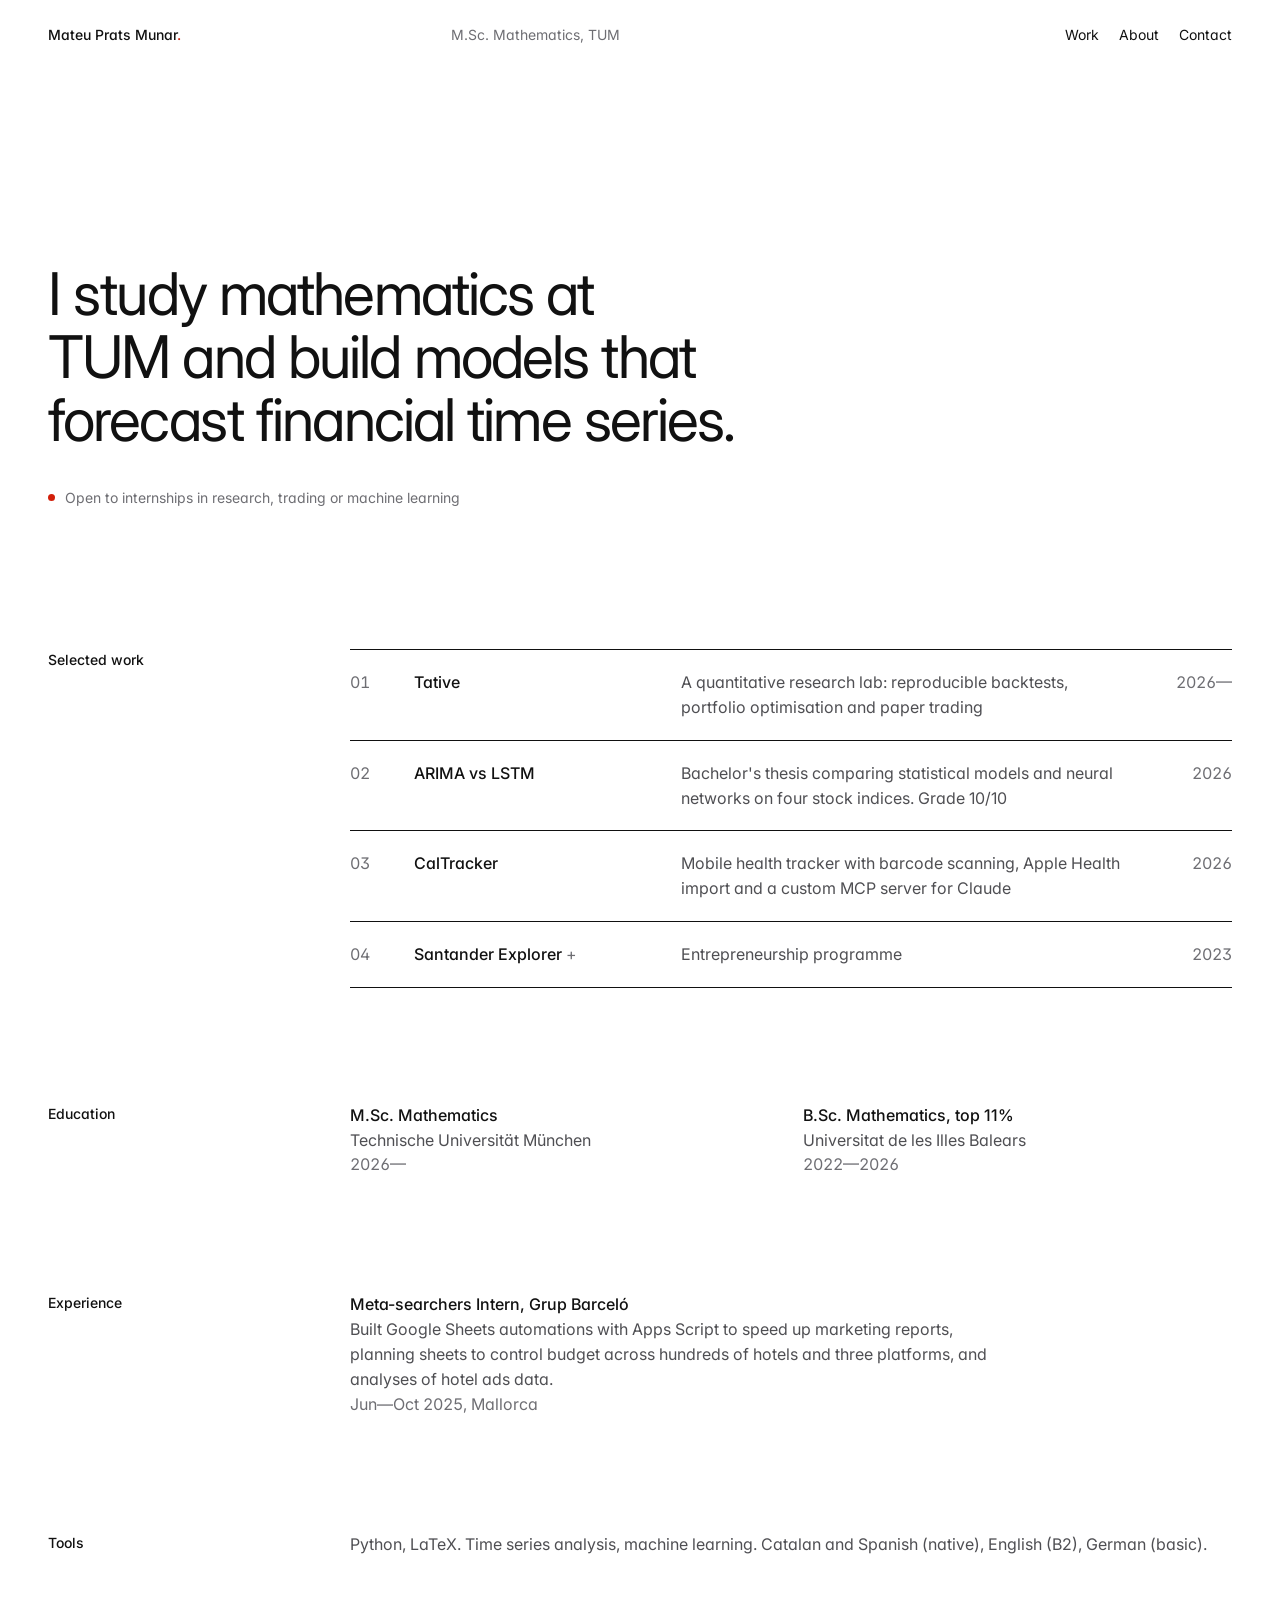
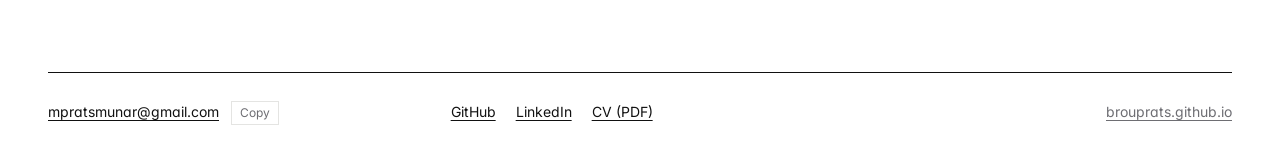
==== academic/index.html @ 05713690 "Rebuild site: entrance page, academic portfolio and PPL placeholder - index.html: black entrance wit" ====
<!doctype html>
<html lang="en">
<head>
<meta charset="utf-8">
<meta name="viewport" content="width=device-width, initial-scale=1, viewport-fit=cover">
<title>Mateu Prats Munar · Academic</title>
<meta name="description" content="Mateu Prats Munar, M.Sc. Mathematics student at TUM. Time series, machine learning and quantitative finance.">
<link rel="preconnect" href="https://fonts.googleapis.com">
<link rel="preconnect" href="https://fonts.gstatic.com" crossorigin>
<link rel="stylesheet" href="https://fonts.googleapis.com/css2?family=Inter:wght@400;500&display=swap">
<link rel="stylesheet" href="assets/style.css">
</head>
<body>
<div class="wrap">
  <header class="site">
    <a class="name" href="index.html">Mateu Prats Munar<span class="dot">.</span></a>
    <span class="role">M.Sc. Mathematics, TUM</span>
    <nav aria-label="Sections">
      <a href="#work">Work</a>
      <a href="#about">About</a>
      <a href="#contact">Contact</a>
    </nav>
  </header>

  <main>
    <section class="intro grid">
      <h1>I study mathematics at TUM and build models that forecast financial time series.</h1>
      <p class="status">Open to internships in research, trading or machine learning</p>
    </section>

    <section id="work" class="block grid">
      <h2>Selected work</h2>
      <div class="body">
        <ol class="work">
          <li>
            <a class="work-row" href="tative.html" data-preview="tative">
              <span class="n num">01</span>
              <span><span class="t" style="view-transition-name: t-tative">Tative</span></span>
              <span class="d">A quantitative research lab: reproducible backtests, portfolio optimisation and paper trading</span>
              <span class="y num">2026—</span>
            </a>
          </li>
          <li>
            <a class="work-row" href="thesis.html" data-preview="thesis">
              <span class="n num">02</span>
              <span><span class="t" style="view-transition-name: t-thesis">ARIMA vs LSTM</span></span>
              <span class="d">Bachelor's thesis comparing statistical models and neural networks on four stock indices. Grade 10/10</span>
              <span class="y num">2026</span>
            </a>
          </li>
          <li>
            <a class="work-row" href="caltracker.html" data-preview="cal">
              <span class="n num">03</span>
              <span><span class="t" style="view-transition-name: t-cal">CalTracker</span></span>
              <span class="d">Mobile health tracker with barcode scanning, Apple Health import and a custom MCP server for Claude</span>
              <span class="y num">2026</span>
            </a>
          </li>
          <li>
            <details class="work-row">
              <summary>
                <span class="n num">04</span>
                <span><span class="t">Santander Explorer</span></span>
                <span class="d">Entrepreneurship programme</span>
                <span class="y num">2023</span>
              </summary>
              <p class="more">A training programme focused on business development. I designed a concept mobile app for finding local music spots, and the project received an external offer to build the application.</p>
            </details>
          </li>
        </ol>
      </div>
    </section>

    <section id="about" class="block grid rv">
      <h2>Education</h2>
      <div class="body cols">
        <div class="item"><div class="t">M.Sc. Mathematics</div><div class="s">Technische Universität München</div><div class="y num">2026—</div></div>
        <div class="item"><div class="t">B.Sc. Mathematics, top 11%</div><div class="s">Universitat de les Illes Balears</div><div class="y num">2022—2026</div></div>
      </div>
    </section>

    <section class="block grid rv">
      <h2>Experience</h2>
      <div class="body">
        <div class="item" style="max-width: 640px;">
          <div class="t">Meta-searchers Intern, Grup Barceló</div>
          <div class="s">Built Google Sheets automations with Apps Script to speed up marketing reports, planning sheets to control budget across hundreds of hotels and three platforms, and analyses of hotel ads data.</div>
          <div class="y num">Jun—Oct 2025, Mallorca</div>
        </div>
      </div>
    </section>

    <section class="block grid rv">
      <h2>Tools</h2>
      <div class="body item"><div class="s">Python, LaTeX. Time series analysis, machine learning. Catalan and Spanish (native), English (B2), German (basic).</div></div>
    </section>
  </main>

  <footer id="contact" class="contact grid">
    <span class="mail"><a href="mailto:mpratsmunar@gmail.com">mpratsmunar@gmail.com</a><button class="copy" type="button" data-copy="mpratsmunar@gmail.com">Copy</button></span>
    <span class="links"><a href="https://github.com/brouprats">GitHub</a><a href="https://www.linkedin.com/in/mateu-prats-munar-112683235/">LinkedIn</a><a href="../cv/Mateu_Prats_Munar_CV.pdf" download>CV (PDF)</a></span>
    <span class="right"><a href="../">brouprats.github.io</a></span>
  </footer>
</div>

<div class="preview" aria-hidden="true">
  <img data-pv="tative" src="assets/img/tative-lab.webp" alt="">
  <div data-pv="thesis" class="pv-bars"><span style="width: 39%"></span><span style="width: 42%"></span><span class="r" style="width: 97%"></span><span style="width: 51%"></span><span style="width: 55%"></span><span class="r" style="width: 100%"></span></div>
  <img data-pv="cal" src="assets/img/cal-calendar.webp" alt="" style="object-position: 50% 0;">
</div>

<script src="assets/site.js"></script>
</body>
</html>
---- academic/assets/style.css ----
/* Swiss minimal: one face, a 12-column grid, hairline rules, one red accent. */
:root {
  --bg: #ffffff;
  --fg: #111111;
  --fg-2: #4f4f53;
  --muted: #6e6e73;
  --line: #111111;
  --hair: #e4e4e2;
  --surface: #f4f4f2;
  --accent: #d21f0a;
  --ff: 'Inter', 'Helvetica Neue', Arial, sans-serif;
  --gut: max(16px, env(safe-area-inset-left, 0px));
  --gut-r: max(16px, env(safe-area-inset-right, 0px));
  --ease: cubic-bezier(.2, .7, .1, 1);
}
@media (prefers-color-scheme: dark) {
  :root:not([data-theme="light"]) {
    --bg: #0f0f0f; --fg: #f1f1ef; --fg-2: #b6b6b2; --muted: #8e8e8a; --line: #f1f1ef;
    --hair: #2a2a29; --surface: #181818; --accent: #ff4b33; color-scheme: dark;
  }
}
:root[data-theme="dark"] {
  --bg: #0f0f0f; --fg: #f1f1ef; --fg-2: #b6b6b2; --muted: #8e8e8a; --line: #f1f1ef;
  --hair: #2a2a29; --surface: #181818; --accent: #ff4b33; color-scheme: dark;
}

@view-transition { navigation: auto; }

* { box-sizing: border-box; }
html { -webkit-text-size-adjust: 100%; }
body {
  margin: 0; background: var(--bg); color: var(--fg);
  font-family: var(--ff); font-size: 16px; line-height: 1.55;
  -webkit-font-smoothing: antialiased; font-feature-settings: 'ss01', 'cv11';
}
a { color: inherit; text-underline-offset: 3px; text-decoration-thickness: 1px; }
a:hover { color: var(--accent); }
:focus-visible { outline: 2px solid var(--accent); outline-offset: 3px; }
img, video { max-width: 100%; display: block; }
h1, h2, h3 { text-wrap: balance; margin: 0; font-weight: 500; }
p { margin: 0; }

.wrap { padding-left: var(--gut); padding-right: var(--gut-r); }
@media (min-width: 900px) { .wrap { padding-left: max(48px, env(safe-area-inset-left, 0px)); padding-right: max(48px, env(safe-area-inset-right, 0px)); } }

.grid { display: grid; grid-template-columns: repeat(12, minmax(0, 1fr)); column-gap: 24px; }
.dot { color: var(--accent); }
.muted { color: var(--muted); }
.num { font-variant-numeric: tabular-nums; }

/* header */
.site {
  display: grid; grid-template-columns: repeat(12, minmax(0, 1fr)); column-gap: 24px;
  padding-block: 24px; font-size: 14px; align-items: baseline;
}
.site .name { grid-column: span 4; font-weight: 500; text-decoration: none; view-transition-name: site-name; }
.site .role { grid-column: span 4; color: var(--muted); }
.site nav { grid-column: span 4; display: flex; gap: 20px; justify-content: flex-end; flex-wrap: wrap; }
.site nav a { text-decoration: none; }
@media (max-width: 700px) {
  .site .name { grid-column: span 7; } .site .role { display: none; } .site nav { grid-column: span 5; gap: 14px; }
}

/* home */
.intro { padding-block: clamp(88px, 15vw, 220px) clamp(72px, 11vw, 160px); }
.intro h1 { grid-column: 1 / span 9; font-weight: 400; font-size: clamp(34px, 4.6vw, 68px); line-height: 1.07; letter-spacing: -0.032em; }
.intro .status { grid-column: 1 / span 6; margin-top: 36px; color: var(--muted); font-size: 14px; display: flex; align-items: center; gap: 10px; }
.intro .status::before { content: ''; width: 7px; height: 7px; border-radius: 50%; background: var(--accent); }
@media (max-width: 700px) { .intro h1, .intro .status { grid-column: 1 / -1; } }

.block { padding-bottom: clamp(72px, 9vw, 128px); row-gap: 40px; }
.block > h2 { grid-column: span 3; font-size: 14px; }
.block > .body { grid-column: span 9; min-width: 0; }
@media (max-width: 700px) { .block > h2, .block > .body { grid-column: 1 / -1; } .block { row-gap: 16px; } }

.work { list-style: none; margin: 0; padding: 0; border-bottom: 1px solid var(--line); }
.work-row {
  display: grid; grid-template-columns: 40px minmax(0, 1.1fr) minmax(0, 2fr) 84px; gap: 24px; align-items: baseline;
  padding-block: 20px; border-top: 1px solid var(--line); text-decoration: none; position: relative;
}
.work-row .t { font-weight: 500; transition: transform .45s var(--ease); display: inline-block; }
.work-row .d { color: var(--fg-2); }
.work-row .y { text-align: right; color: var(--muted); }
.work-row .n { color: var(--muted); }
a.work-row:hover { color: var(--fg); }
a.work-row:hover .t { transform: translateX(10px); color: var(--accent); }
a.work-row::after {
  content: ''; position: absolute; left: 0; bottom: -1px; height: 1px; width: 0; background: var(--accent);
  transition: width .6s var(--ease);
}
a.work-row:hover::after { width: 100%; }
@media (max-width: 700px) {
  .work-row { grid-template-columns: 32px minmax(0, 1fr) auto; row-gap: 4px; }
  .work-row .d { grid-column: 2 / -1; font-size: 14px; }
}
details.work-row { display: block; padding: 0; }
details.work-row summary {
  display: grid; grid-template-columns: 40px minmax(0, 1.1fr) minmax(0, 2fr) 84px; gap: 24px; align-items: baseline;
  padding-block: 20px; cursor: pointer; list-style: none;
}
details.work-row summary::-webkit-details-marker { display: none; }
details.work-row summary .t::after { content: ' +'; color: var(--muted); font-weight: 400; }
details.work-row[open] summary .t::after { content: ' −'; }
details.work-row .more { padding: 0 0 22px 64px; max-width: 760px; color: var(--fg-2); }
@media (max-width: 700px) {
  details.work-row summary { grid-template-columns: 32px minmax(0, 1fr) auto; row-gap: 4px; }
  details.work-row .more { padding-left: 56px; }
}

.preview {
  position: fixed; left: 0; top: 0; width: 320px; aspect-ratio: 16 / 10; pointer-events: none; z-index: 30;
  opacity: 0; transform: translate3d(-50%, -50%, 0) scale(.92); transition: opacity .25s ease, transform .35s var(--ease);
  overflow: hidden; background: var(--surface); box-shadow: 0 18px 50px rgba(0,0,0,.18);
}
.preview.on { opacity: 1; }
.preview > * { position: absolute; inset: 0; width: 100%; height: 100%; object-fit: cover; opacity: 0; transition: opacity .25s ease; }
.preview > .on { opacity: 1; }
.preview .pv-bars { display: flex; flex-direction: column; justify-content: center; gap: 10px; padding: 26px; background: var(--surface); }
.pv-bars span { display: block; height: 10px; background: var(--fg); }
.pv-bars span.r { background: var(--accent); }

.cols { display: grid; grid-template-columns: repeat(auto-fit, minmax(220px, 1fr)); gap: 24px; }
.item .t { font-weight: 500; }
.item .s { color: var(--fg-2); }
.item .y { color: var(--muted); }

.contact { border-top: 1px solid var(--line); padding-block: 28px 40px; row-gap: 16px; font-size: 14px; }
.contact > * { grid-column: span 4; min-width: 0; }
.contact .links { display: flex; gap: 20px; flex-wrap: wrap; }
.contact .right { text-align: right; color: var(--muted); }
@media (max-width: 700px) { .contact > * { grid-column: 1 / -1; } .contact .right { text-align: left; } }
.mail { display: inline-flex; gap: 12px; align-items: baseline; flex-wrap: wrap; }
.copy {
  font: inherit; font-size: 12px; color: var(--muted); background: none; border: 1px solid var(--hair);
  padding: 2px 8px; cursor: pointer;
}
.copy:hover { color: var(--fg); border-color: var(--fg); }

/* project page */
.p-head { padding-block: clamp(56px, 9vw, 128px) 32px; row-gap: 20px; align-items: end; }
.p-num { grid-column: span 1; color: var(--muted); font-size: 14px; padding-bottom: .5em; }
.p-title { grid-column: span 11; font-size: clamp(48px, 9vw, 136px); line-height: .92; letter-spacing: -0.045em; font-weight: 500; }
.p-meta {
  grid-column: 1 / -1; display: grid; grid-template-columns: repeat(4, minmax(0, 1fr)); gap: 24px; margin: 28px 0 0;
  border-top: 1px solid var(--line); padding-top: 16px; font-size: 14px;
}
.p-meta dt { color: var(--muted); }
.p-meta dd { margin: 2px 0 0; }
@media (max-width: 700px) { .p-num { grid-column: 1 / -1; padding: 0; } .p-title { grid-column: 1 / -1; } .p-meta { grid-template-columns: 1fr 1fr; } }

.statement { padding-block: clamp(48px, 7vw, 96px); }
.statement p { grid-column: 4 / span 8; font-size: clamp(24px, 2.6vw, 38px); line-height: 1.22; letter-spacing: -0.02em; }
@media (max-width: 900px) { .statement p { grid-column: 1 / -1; } }

.hero { margin: 0; overflow: hidden; background: var(--surface); }
.hero img, .hero video { width: 100%; height: auto; }
.reveal-clip { animation: clipup 1.1s var(--ease) .15s both; }
@keyframes clipup { from { clip-path: inset(100% 0 0 0); } to { clip-path: inset(0 0 0 0); } }
.hero.reveal-clip img { animation: settle 1.6s var(--ease) .15s both; }
@keyframes settle { from { transform: scale(1.08); } to { transform: scale(1); } }

.sec { padding-block: clamp(64px, 8vw, 112px) 0; row-gap: 24px; }
.sec > h2 { grid-column: span 3; font-size: 14px; }
.sec > .body { grid-column: span 9; min-width: 0; display: flex; flex-direction: column; gap: 28px; }
.sec .lead { font-size: clamp(19px, 1.6vw, 22px); line-height: 1.45; max-width: 46em; }
.sec .txt { color: var(--fg-2); max-width: 42em; }
@media (max-width: 700px) { .sec > h2, .sec > .body { grid-column: 1 / -1; } }

.facts { display: grid; grid-template-columns: repeat(4, minmax(0, 1fr)); border-top: 1px solid var(--line); }
.facts div { padding: 16px 16px 0 0; }
.facts b { display: block; font-weight: 400; font-size: clamp(28px, 3.4vw, 48px); letter-spacing: -0.035em; line-height: 1.05; font-variant-numeric: tabular-nums; }
.facts span { font-size: 13px; color: var(--muted); }
@media (max-width: 700px) { .facts { grid-template-columns: 1fr 1fr; row-gap: 20px; } }

.flow { list-style: none; margin: 0; padding: 0; display: flex; flex-wrap: wrap; gap: 8px 0; font-size: 14px; counter-reset: f; }
.flow li { display: flex; align-items: center; }
.flow li span { border: 1px solid var(--line); padding: 6px 10px; }
.flow li:not(:last-child)::after { content: '→'; color: var(--muted); padding: 0 10px; }
.flow li.k span { background: var(--fg); color: var(--bg); }

.pairs { display: grid; grid-template-columns: repeat(2, minmax(0, 1fr)); gap: 28px 32px; }
.pairs h3 { font-size: 16px; margin-bottom: 6px; }
.pairs p { color: var(--fg-2); font-size: 15px; }
@media (max-width: 700px) { .pairs { grid-template-columns: 1fr; } }

/* charts */
.chart { margin: 0; display: flex; flex-direction: column; gap: 12px; }
.chart-head { display: flex; justify-content: space-between; gap: 16px; flex-wrap: wrap; font-size: 14px; }
.chart-head .legend { display: flex; gap: 18px; color: var(--fg-2); }
.chart-head .legend i { display: inline-block; width: 18px; height: 0; border-top: 2px solid var(--fg); vertical-align: middle; margin-right: 6px; }
.chart-head .legend i.b { border-color: var(--muted); border-top-width: 1px; }
.chart-box { position: relative; width: 100%; aspect-ratio: 1000 / 420; max-width: 100%; }
.chart-box svg { position: absolute; inset: 0; width: 100%; height: 100%; overflow: visible; }
.chart-box .axis { fill: var(--muted); font-size: 12px; font-family: var(--ff); }
.chart-box .grid-l { stroke: var(--hair); stroke-width: 1; }
.chart-box .ls { fill: none; stroke: var(--fg); stroke-width: 1.6; stroke-linejoin: round; }
.chart-box .lb { fill: none; stroke: var(--muted); stroke-width: 1; stroke-linejoin: round; }
.chart-box .dd { fill: var(--hair); stroke: none; }
.chart-box .dds { fill: none; stroke: var(--fg); stroke-width: 1; }
.chart-box .xh { stroke: var(--accent); stroke-width: 1; }
.chart-box .xd { fill: var(--accent); }
.chart-box .draw .ls, .chart-box .draw .lb { stroke-dasharray: var(--len) var(--len); stroke-dashoffset: var(--len); }
.chart-box .drawn .ls, .chart-box .drawn .lb { transition: stroke-dashoffset 1.8s var(--ease); stroke-dashoffset: 0; }
.chart-box .band { fill: var(--accent); opacity: .12; stroke: none; }
.chart-box .fl { fill: none; stroke-linejoin: round; }
.chart-box .fl.actual { stroke: var(--fg); stroke-width: 2.2; }
.chart-box .fl.arima { stroke: var(--accent); stroke-width: 1.6; }
.chart-box .fl.lstm_uni_1 { stroke: var(--muted); stroke-width: 1.2; stroke-dasharray: 2 4; }
.chart-box .fl.lstm_uni_3 { stroke: var(--muted); stroke-width: 1.2; stroke-dasharray: 7 5; }
.chart-box .fl.lstm_uni_6 { stroke: var(--muted); stroke-width: 1.2; }
.toggles { display: flex; flex-wrap: wrap; gap: 8px; }
.toggles button {
  font: inherit; font-size: 13px; color: var(--fg); background: none; border: 1px solid var(--hair); padding: 6px 10px; min-height: 36px;
  display: inline-flex; align-items: center; gap: 8px; cursor: pointer;
}
.toggles button[aria-pressed="false"] { color: var(--muted); text-decoration: line-through; }
.toggles button:hover { border-color: var(--fg); }
.toggles i { display: inline-block; width: 18px; height: 0; border-top: 2px solid var(--fg); }
.toggles i.a { border-color: var(--accent); }
.toggles i.l1 { border-top: 2px dotted var(--muted); }
.toggles i.l3 { border-top: 2px dashed var(--muted); }
.toggles i.l6 { border-top: 1px solid var(--muted); }
.tip {
  position: absolute; top: 0; pointer-events: none; font-size: 12px; background: var(--bg); border: 1px solid var(--line);
  padding: 6px 8px; white-space: nowrap; font-variant-numeric: tabular-nums; opacity: 0; transition: opacity .15s;
}
.tip.on { opacity: 1; }
.chart figcaption { font-size: 13px; color: var(--muted); max-width: 60em; }

.tbl-wrap { overflow-x: auto; }
table.m { border-collapse: collapse; width: 100%; font-size: 14px; font-variant-numeric: tabular-nums; min-width: 520px; }
table.m th, table.m td { text-align: right; padding: 9px 0 9px 16px; border-bottom: 1px solid var(--hair); font-weight: 400; }
table.m th:first-child, table.m td:first-child { text-align: left; padding-left: 0; }
table.m thead th { color: var(--muted); border-bottom: 1px solid var(--line); }
table.m tr.hl td { font-weight: 500; }
table.m td.best { color: var(--accent); }

.bars { display: flex; flex-direction: column; gap: 22px; }
.bars .grp { display: grid; grid-template-columns: 150px minmax(0, 1fr); gap: 16px; align-items: start; }
.bars .grp > span { font-size: 14px; padding-top: 2px; }
.bars .rows { display: flex; flex-direction: column; gap: 5px; }
.bars .r { display: grid; grid-template-columns: minmax(0, 1fr) 56px; gap: 10px; align-items: center; font-size: 13px; font-variant-numeric: tabular-nums; }
.bars .r i { display: block; height: 12px; width: var(--w); background: var(--fg); transform-origin: left; }
.bars .r.x i { background: var(--muted); }
.bars .r.l i { background: var(--accent); }
.bars .scale { display: grid; grid-template-columns: 150px minmax(0, 1fr); gap: 16px; font-size: 12px; color: var(--muted); }
.bars .scale div { display: flex; justify-content: space-between; margin-right: 66px; border-top: 1px solid var(--line); padding-top: 6px; }
@media (max-width: 700px) { .bars .grp, .bars .scale { grid-template-columns: 1fr; gap: 6px; } .bars .scale > span { display: none; } }
.bars-anim .r i { transform: scaleX(0); }
.bars-anim.in .r i { transform: scaleX(1); transition: transform 1s var(--ease); }

.eq { overflow-x: auto; padding: 18px 0; border-top: 1px solid var(--hair); border-bottom: 1px solid var(--hair); }
.eq math { font-size: 1.25em; }
.eq .cap { font-size: 13px; color: var(--muted); margin-top: 8px; }

.gallery { display: grid; grid-template-columns: repeat(3, minmax(0, 1fr)); gap: 16px; }
.gallery figure { margin: 0; display: flex; flex-direction: column; gap: 8px; }
.gallery img { width: 100%; height: auto; background: var(--surface); }
.gallery figcaption { font-size: 13px; color: var(--muted); }
@media (max-width: 700px) { .gallery { grid-template-columns: 1fr; } }
.gallery.phones { grid-template-columns: repeat(4, minmax(0, 1fr)); }
@media (max-width: 900px) { .gallery.phones { grid-template-columns: repeat(2, minmax(0, 1fr)); } }

.phone-hero { display: grid; grid-template-columns: minmax(0, 5fr) minmax(0, 7fr); gap: 40px; align-items: center; background: var(--surface); padding: clamp(24px, 4vw, 56px); }
.phone-hero video { width: 100%; max-width: 320px; aspect-ratio: 390 / 844; height: auto; object-fit: cover; margin: 0 auto; border-radius: 28px; border: 6px solid var(--fg); background: #000; }
.phone-hero .side { display: flex; flex-direction: column; gap: 18px; }
.phone-hero .side p { font-size: clamp(19px, 1.6vw, 22px); line-height: 1.4; }
@media (max-width: 760px) { .phone-hero { grid-template-columns: 1fr; } }
.btn {
  display: inline-flex; align-items: center; gap: 10px; align-self: flex-start; min-height: 44px; padding: 0 18px;
  background: var(--fg); color: var(--bg); text-decoration: none; font-size: 15px; font-weight: 500;
}
.btn:hover { background: var(--accent); color: #fff; }

.chat { display: flex; flex-direction: column; gap: 10px; font-size: 15px; max-width: 46em; }
.chat .u, .chat .a { padding: 12px 14px; }
.chat .u { background: var(--surface); align-self: flex-end; max-width: 80%; }
.chat .a { border-left: 1px solid var(--line); }
.chat .tool { font-size: 13px; color: var(--muted); padding-left: 15px; font-variant-numeric: tabular-nums; }
.chat .tool code { color: var(--fg); }
.chat ul { margin: 6px 0 0; padding-left: 18px; }
.note { font-size: 13px; color: var(--muted); }

.pending {
  border: 1px dashed var(--muted); padding: 28px; color: var(--muted); font-size: 14px; display: flex; flex-direction: column; gap: 6px;
}

.next {
  display: block; text-decoration: none; margin-top: clamp(96px, 12vw, 180px); border-top: 1px solid var(--line);
  padding-block: 20px clamp(48px, 7vw, 96px);
}
.next .k { font-size: 14px; color: var(--muted); display: flex; justify-content: space-between; }
.next .t { display: block; font-size: clamp(44px, 8vw, 120px); line-height: .95; letter-spacing: -0.045em; font-weight: 500; margin-top: 18px; transition: transform .6s var(--ease), color .3s; }
.next:hover { color: var(--fg); }
.next:hover .t { transform: translateX(24px); color: var(--accent); }

footer.foot { border-top: 1px solid var(--line); padding-block: 22px 36px; display: flex; justify-content: space-between; gap: 16px; flex-wrap: wrap; font-size: 14px; color: var(--muted); }

/* reveal on scroll (only for elements that start below the fold) */
.rv-pending { opacity: 0; transform: translateY(18px); }
.rv-in { opacity: 1; transform: none; transition: opacity .8s var(--ease), transform .8s var(--ease); }

/* page transitions */
::view-transition-old(root) { animation: vt-out .35s var(--ease) both; }
::view-transition-new(root) { animation: vt-in .55s var(--ease) .1s both; }
::view-transition-group(*) { animation-duration: .7s; animation-timing-function: var(--ease); }
@keyframes vt-out { to { opacity: 0; transform: translateY(-12px); } }
@keyframes vt-in { from { opacity: 0; transform: translateY(16px); } }

@media (prefers-reduced-motion: reduce) {
  *, *::before, *::after { animation: none !important; transition: none !important; }
  .rv-pending { opacity: 1; transform: none; }
  ::view-transition-group(*), ::view-transition-old(*), ::view-transition-new(*) { animation: none !important; }
}
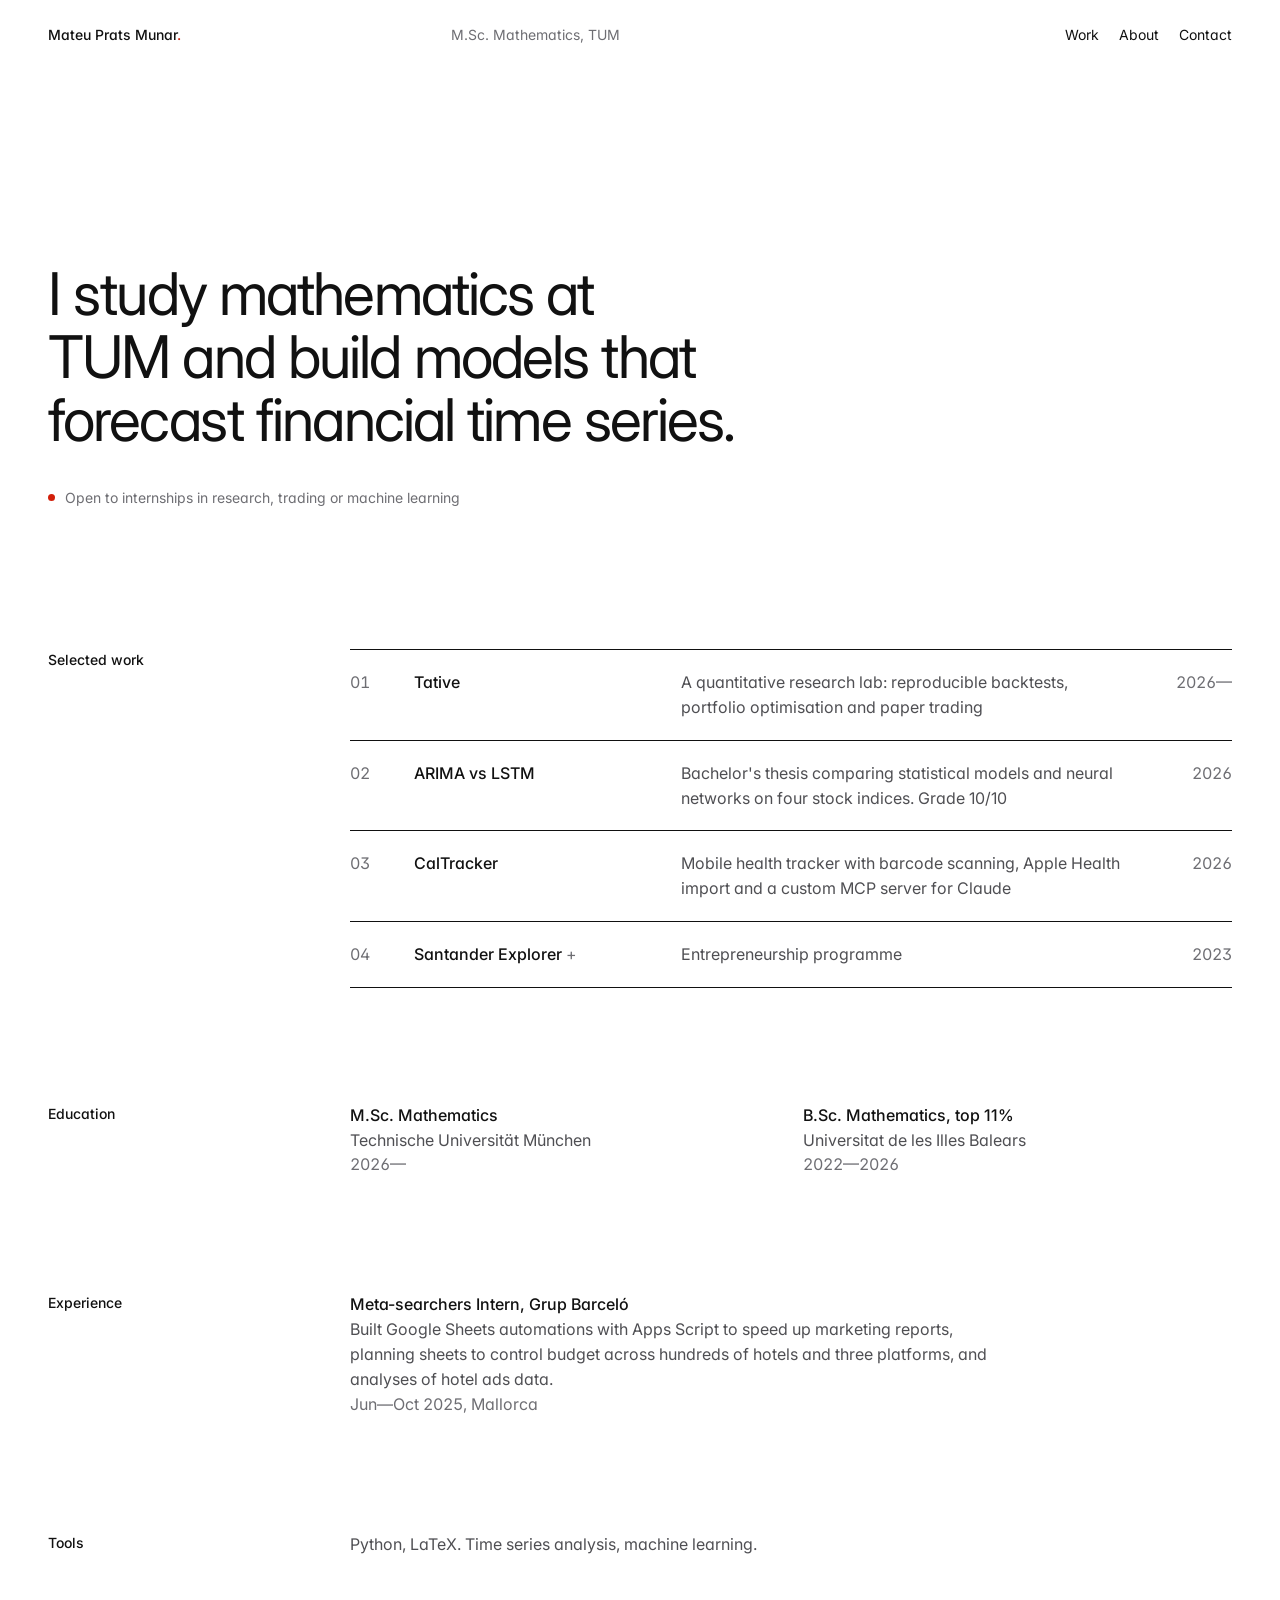
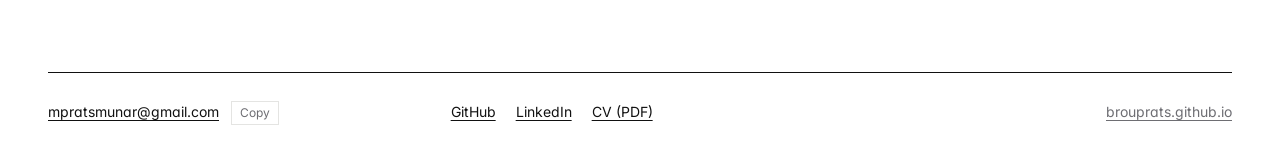
==== commit f3c2881b: "Restore working CalTracker video, drop spoken languages, add PPL logos - academic/caltracker.html: t" ====
--- a/academic/index.html
+++ b/academic/index.html
@@ -92,7 +92,7 @@
 
     <section class="block grid rv">
       <h2>Tools</h2>
-      <div class="body item"><div class="s">Python, LaTeX. Time series analysis, machine learning. Catalan and Spanish (native), English (B2), German (basic).</div></div>
+      <div class="body item"><div class="s">Python, LaTeX. Time series analysis, machine learning.</div></div>
     </section>
   </main>
 
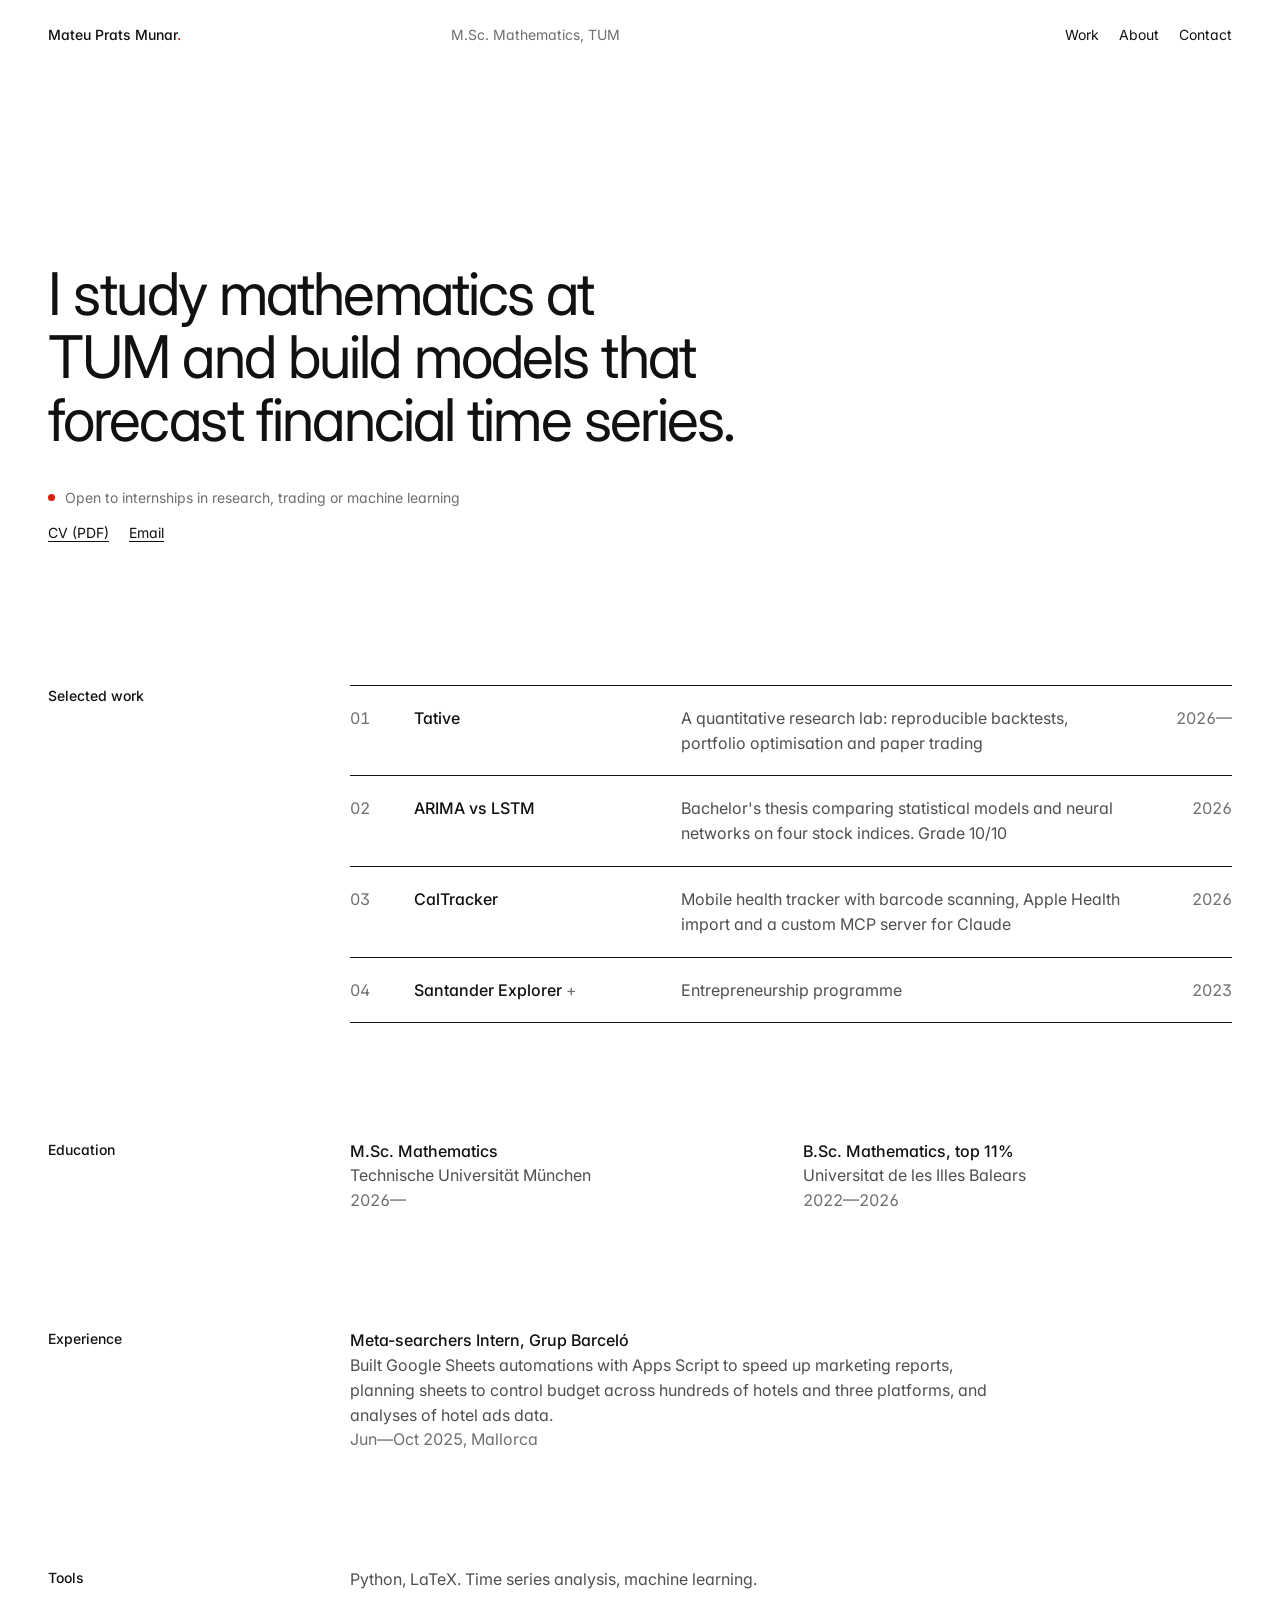
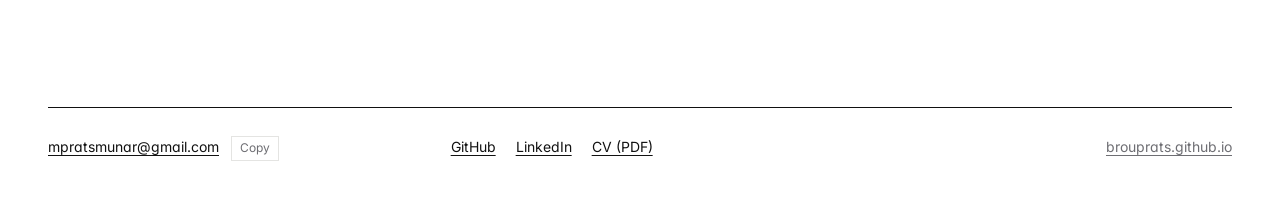
==== commit 89b8922d: "Academic index: add CV and Email links under the intro status Two visible links below "Open to inter" ====
--- a/academic/index.html
+++ b/academic/index.html
@@ -3,8 +3,17 @@
 <head>
 <meta charset="utf-8">
 <meta name="viewport" content="width=device-width, initial-scale=1, viewport-fit=cover">
+<link rel="icon" href="../favicon.ico" sizes="32x32">
+<link rel="icon" href="../favicon.svg" type="image/svg+xml">
+<link rel="apple-touch-icon" href="../apple-touch-icon.png">
 <title>Mateu Prats Munar · Academic</title>
 <meta name="description" content="Mateu Prats Munar, M.Sc. Mathematics student at TUM. Time series, machine learning and quantitative finance.">
+<meta property="og:title" content="Mateu Prats Munar · Academic">
+<meta property="og:description" content="Mateu Prats Munar, M.Sc. Mathematics student at TUM. Time series, machine learning and quantitative finance.">
+<meta property="og:type" content="website">
+<meta property="og:url" content="https://brouprats.github.io/academic/">
+<meta property="og:image" content="https://brouprats.github.io/academic/assets/img/tative-lab.webp">
+<meta name="twitter:card" content="summary_large_image">
 <link rel="preconnect" href="https://fonts.googleapis.com">
 <link rel="preconnect" href="https://fonts.gstatic.com" crossorigin>
 <link rel="stylesheet" href="https://fonts.googleapis.com/css2?family=Inter:wght@400;500&display=swap">
@@ -26,6 +35,7 @@
     <section class="intro grid">
       <h1>I study mathematics at TUM and build models that forecast financial time series.</h1>
       <p class="status">Open to internships in research, trading or machine learning</p>
+      <p class="actions"><a href="../cv/Mateu_Prats_Munar_CV.pdf" download>CV (PDF)</a><a href="mailto:mpratsmunar@gmail.com">Email</a></p>
     </section>
 
     <section id="work" class="block grid">
--- a/academic/assets/style.css
+++ b/academic/assets/style.css
@@ -66,7 +66,8 @@
 .intro h1 { grid-column: 1 / span 9; font-weight: 400; font-size: clamp(34px, 4.6vw, 68px); line-height: 1.07; letter-spacing: -0.032em; }
 .intro .status { grid-column: 1 / span 6; margin-top: 36px; color: var(--muted); font-size: 14px; display: flex; align-items: center; gap: 10px; }
 .intro .status::before { content: ''; width: 7px; height: 7px; border-radius: 50%; background: var(--accent); }
-@media (max-width: 700px) { .intro h1, .intro .status { grid-column: 1 / -1; } }
+.intro .actions { grid-column: 1 / span 6; margin-top: 14px; font-size: 14px; display: flex; flex-wrap: wrap; gap: 8px 20px; }
+@media (max-width: 700px) { .intro h1, .intro .status, .intro .actions { grid-column: 1 / -1; } }
 
 .block { padding-bottom: clamp(72px, 9vw, 128px); row-gap: 40px; }
 .block > h2 { grid-column: span 3; font-size: 14px; }
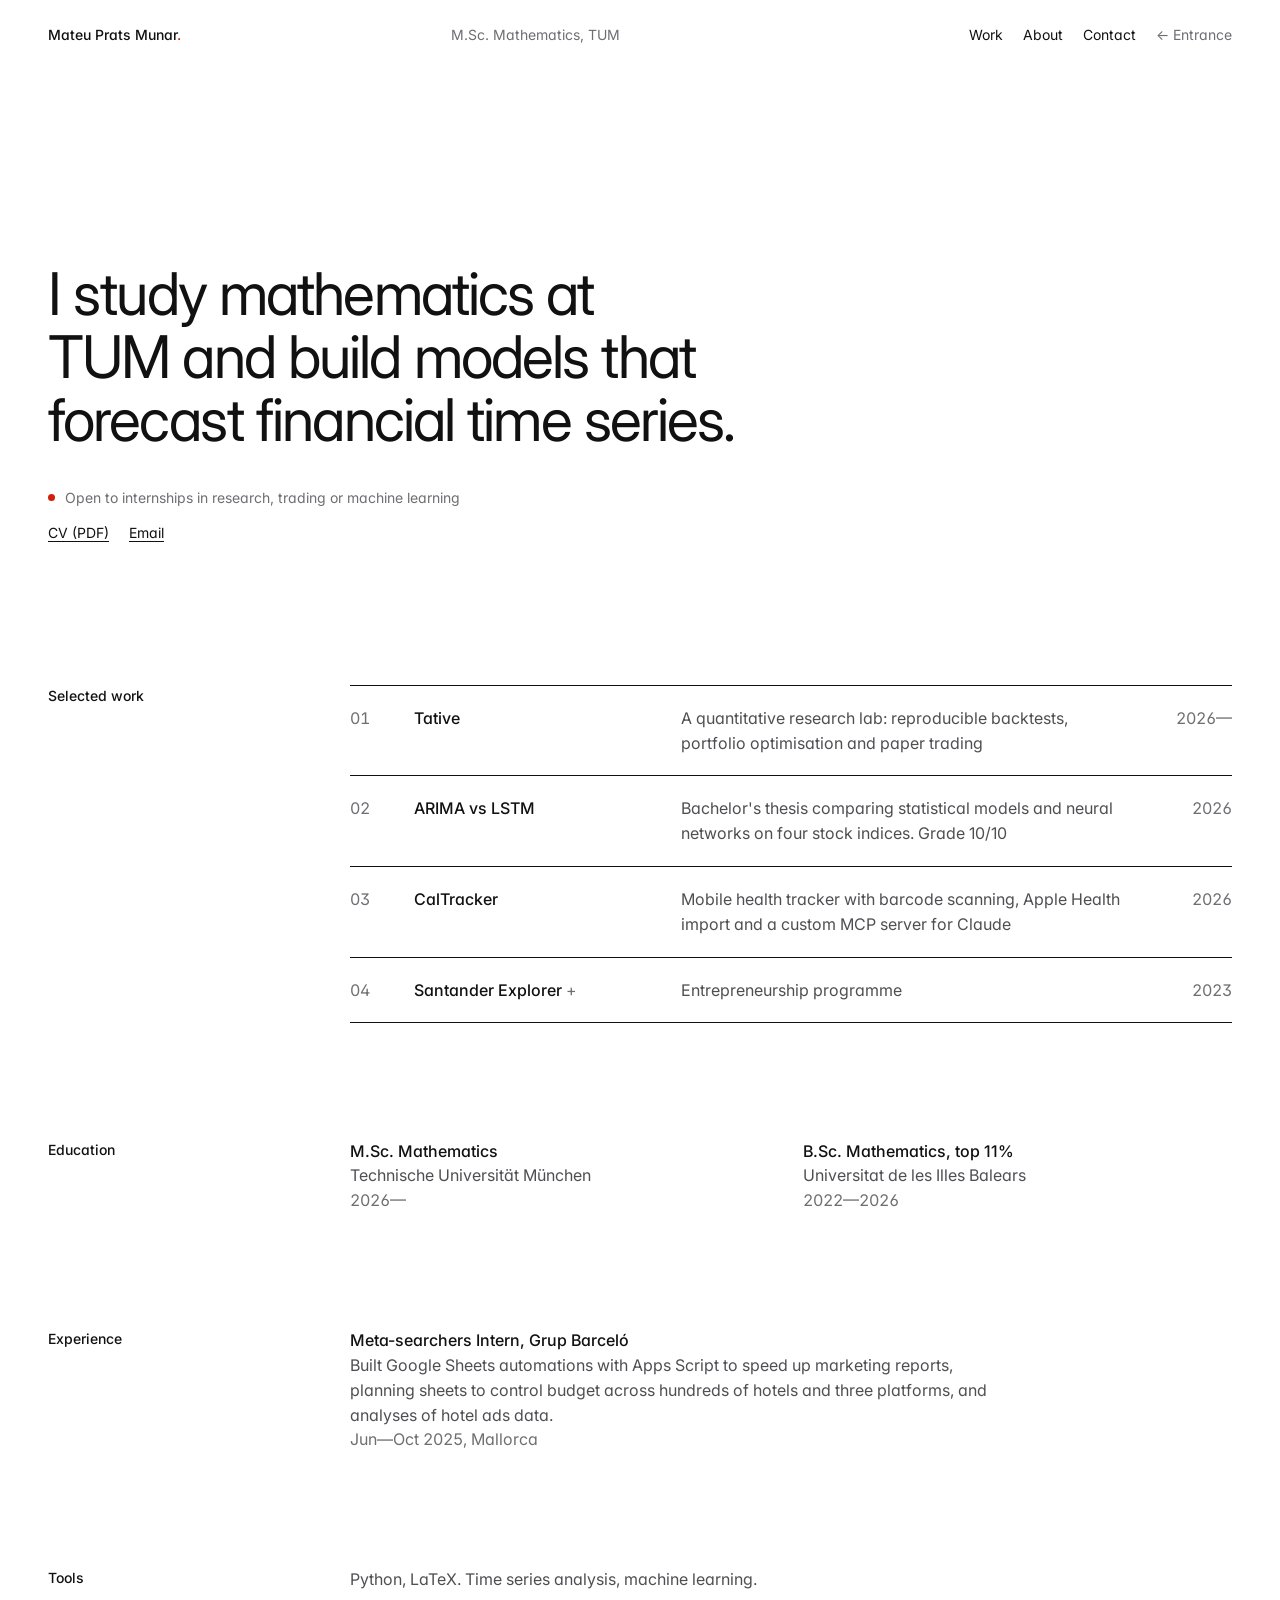
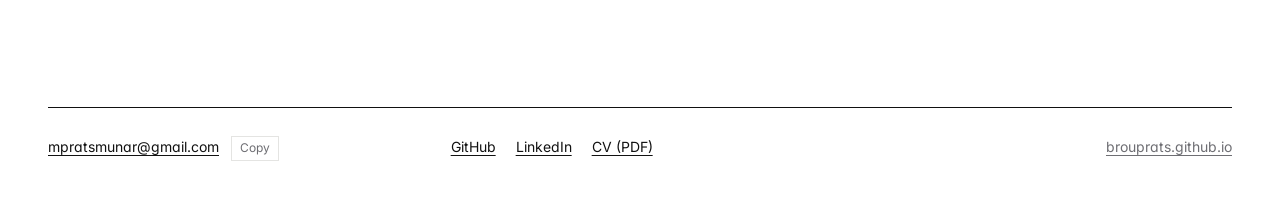
==== commit 663927cf: "Shorter, sharper PPL cover loop; Entrance link on the academic pages The cover is cut down to five s" ====
--- a/academic/index.html
+++ b/academic/index.html
@@ -12,7 +12,7 @@
 <meta property="og:description" content="Mateu Prats Munar, M.Sc. Mathematics student at TUM. Time series, machine learning and quantitative finance.">
 <meta property="og:type" content="website">
 <meta property="og:url" content="https://brouprats.github.io/academic/">
-<meta property="og:image" content="https://brouprats.github.io/academic/assets/img/tative-lab.webp">
+<meta property="og:image" content="https://brouprats.github.io/academic/assets/img/og-tative.jpg">
 <meta name="twitter:card" content="summary_large_image">
 <link rel="preconnect" href="https://fonts.googleapis.com">
 <link rel="preconnect" href="https://fonts.gstatic.com" crossorigin>
@@ -28,7 +28,7 @@
       <a href="#work">Work</a>
       <a href="#about">About</a>
       <a href="#contact">Contact</a>
-    </nav>
+    <a class="quiet" href="../">← Entrance</a></nav>
   </header>
 
   <main>
--- a/academic/assets/style.css
+++ b/academic/assets/style.css
@@ -57,8 +57,13 @@
 .site .role { grid-column: span 4; color: var(--muted); }
 .site nav { grid-column: span 4; display: flex; gap: 20px; justify-content: flex-end; flex-wrap: wrap; }
 .site nav a { text-decoration: none; }
+.site nav .quiet { color: var(--muted); }
+.site nav .quiet:hover { color: inherit; }
 @media (max-width: 700px) {
-  .site .name { grid-column: span 7; } .site .role { display: none; } .site nav { grid-column: span 5; gap: 14px; }
+  .site { row-gap: 12px; }
+  .site .name { grid-column: 1 / -1; } .site .role { display: none; }
+  .site nav { grid-column: 1 / -1; justify-content: flex-start; gap: 18px; }
+  .site nav .quiet { margin-left: auto; }
 }
 
 /* home */
